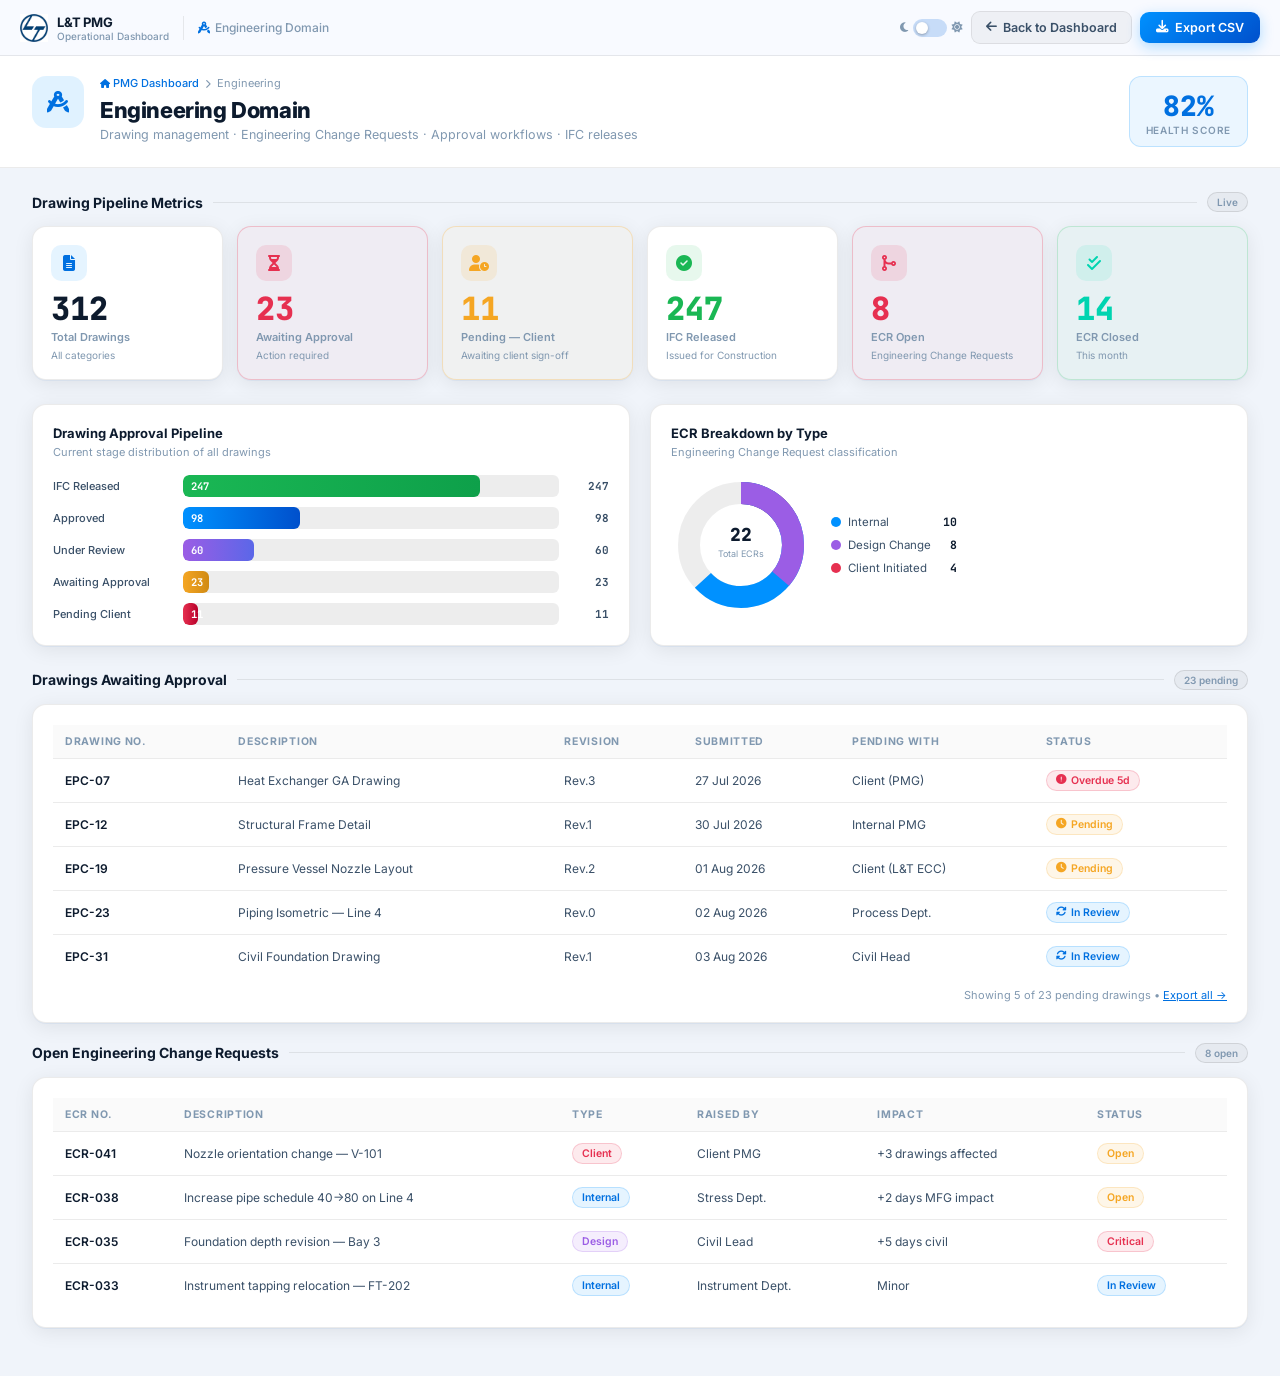
==== engineering.html @ ff382b24 "Major redesign: Resource Risk Heatmap, 6 full-page domain views (Engineering, Procurement, Manufactu" ====
<!DOCTYPE html>
<html lang="en" data-theme="light">
<head>
<meta charset="UTF-8"/>
<meta name="viewport" content="width=device-width,initial-scale=1.0"/>
<title>Engineering Domain | L&T PMG Dashboard</title>
<meta name="description" content="Engineering domain detail — drawings, approvals, ECR tracking."/>
<link href="https://fonts.googleapis.com/css2?family=Inter:wght@300;400;500;600;700;800;900&family=JetBrains+Mono:wght@400;500;600&display=swap" rel="stylesheet"/>
<link rel="stylesheet" href="https://cdnjs.cloudflare.com/ajax/libs/font-awesome/6.5.0/css/all.min.css"/>
<link rel="stylesheet" href="shared.css"/>
<style>
.topbar-logo-txt { display:flex;flex-direction:column; }
.domain-stat-hero { display:grid;grid-template-columns:1fr 1fr 1fr 1fr 1fr 1fr;gap:14px;margin-bottom:24px; }
@media(max-width:1100px){.domain-stat-hero{grid-template-columns:repeat(3,1fr);}}
@media(max-width:700px){.domain-stat-hero{grid-template-columns:repeat(2,1fr);}}
</style>
</head>
<body>

<!-- TOPBAR -->
<header class="topbar">
  <a class="topbar-logo" href="index.html">
    <img src="lt-logo.png" alt="L&T"/>
    <div class="topbar-logo-txt">
      <div class="topbar-title">L&T PMG</div>
      <div class="topbar-sub">Operational Dashboard</div>
    </div>
  </a>
  <div class="topbar-divider"></div>
  <div style="font-size:12px;color:var(--text-muted);font-weight:500;"><i class="fa-solid fa-drafting-compass" style="color:var(--blue);margin-right:5px"></i>Engineering Domain</div>
  <div class="topbar-actions">
    <div class="theme-toggle-wrap">
      <i class="fa-solid fa-moon theme-icon" id="themeIconMoon"></i>
      <div class="theme-toggle" id="themeToggle" onclick="toggleTheme()" role="button" aria-label="Toggle theme"></div>
      <i class="fa-solid fa-sun theme-icon" id="themeIconSun"></i>
    </div>
    <button class="btn btn-back" onclick="window.location.href='index.html'"><i class="fa-solid fa-arrow-left"></i> Back to Dashboard</button>
    <button class="btn btn-primary" onclick="exportDomainCSV()"><i class="fa-solid fa-download"></i> Export CSV</button>
  </div>
</header>

<!-- DOMAIN PAGE -->
<div class="domain-page">

  <!-- PAGE HEADER -->
  <div class="domain-page-hdr">
    <div class="domain-icon-big" style="background:rgba(0,145,255,.12);color:var(--blue);">
      <i class="fa-solid fa-drafting-compass"></i>
    </div>
    <div class="domain-page-hdr-left">
      <div class="domain-breadcrumb">
        <a href="index.html"><i class="fa-solid fa-house"></i> PMG Dashboard</a>
        <i class="fa-solid fa-chevron-right"></i>
        <span>Engineering</span>
      </div>
      <div class="domain-page-title">Engineering Domain</div>
      <div class="domain-page-sub">Drawing management &middot; Engineering Change Requests &middot; Approval workflows &middot; IFC releases</div>
    </div>
    <div class="domain-page-hdr-right">
      <div style="text-align:center;padding:10px 16px;background:rgba(0,145,255,.08);border:1px solid rgba(0,145,255,.2);border-radius:12px;">
        <div style="font-size:28px;font-weight:900;color:var(--blue);font-family:'JetBrains Mono',monospace;">82%</div>
        <div style="font-size:10px;font-weight:600;color:var(--text-muted);text-transform:uppercase;letter-spacing:.7px;">Health Score</div>
      </div>
    </div>
  </div>

  <!-- CONTENT -->
  <div class="domain-content">

    <!-- BUCKET METRICS -->
    <div class="sec-hdr"><h2 class="sec-title">Drawing Pipeline Metrics</h2><div class="sec-line"></div><div class="sec-tag">Live</div></div>
    <div class="domain-stat-hero">
      <div class="bucket-card">
        <div class="bc-icon" style="background:rgba(0,145,255,.1);color:var(--blue);"><i class="fa-solid fa-file-lines"></i></div>
        <div class="bc-val" style="color:var(--text-h);">312</div>
        <div class="bc-lbl">Total Drawings</div>
        <div class="bc-sub">All categories</div>
      </div>
      <div class="bucket-card alert-bucket">
        <div class="bc-icon" style="background:rgba(230,48,80,.12);color:var(--red);"><i class="fa-solid fa-hourglass-half"></i></div>
        <div class="bc-val" style="color:var(--red);">23</div>
        <div class="bc-lbl">Awaiting Approval</div>
        <div class="bc-sub">Action required</div>
      </div>
      <div class="bucket-card warn-bucket">
        <div class="bc-icon" style="background:rgba(245,166,35,.12);color:var(--yellow);"><i class="fa-solid fa-user-clock"></i></div>
        <div class="bc-val" style="color:var(--yellow);">11</div>
        <div class="bc-lbl">Pending — Client</div>
        <div class="bc-sub">Awaiting client sign-off</div>
      </div>
      <div class="bucket-card">
        <div class="bc-icon" style="background:rgba(26,183,84,.1);color:var(--green);"><i class="fa-solid fa-circle-check"></i></div>
        <div class="bc-val" style="color:var(--green);">247</div>
        <div class="bc-lbl">IFC Released</div>
        <div class="bc-sub">Issued for Construction</div>
      </div>
      <div class="bucket-card alert-bucket">
        <div class="bc-icon" style="background:rgba(230,48,80,.12);color:var(--red);"><i class="fa-solid fa-code-merge"></i></div>
        <div class="bc-val" style="color:var(--red);">8</div>
        <div class="bc-lbl">ECR Open</div>
        <div class="bc-sub">Engineering Change Requests</div>
      </div>
      <div class="bucket-card good-bucket">
        <div class="bc-icon" style="background:rgba(0,212,176,.1);color:var(--teal);"><i class="fa-solid fa-check-double"></i></div>
        <div class="bc-val" style="color:var(--teal);">14</div>
        <div class="bc-lbl">ECR Closed</div>
        <div class="bc-sub">This month</div>
      </div>
    </div>

    <!-- CHARTS ROW -->
    <div class="charts-row">
      <!-- Drawing Pipeline Bar Chart -->
      <div class="chart-card">
        <div class="chart-title">Drawing Approval Pipeline</div>
        <div class="chart-sub">Current stage distribution of all drawings</div>
        <div class="bar-chart">
          <div class="bar-row">
            <div class="bar-label bar-label-left">IFC Released</div>
            <div class="bar-track"><div class="bar-fill" style="width:79%;background:linear-gradient(90deg,#1ab754,#0ea04a)"><span class="bar-val">247</span></div></div>
            <div class="bar-val-out">247</div>
          </div>
          <div class="bar-row">
            <div class="bar-label bar-label-left">Approved</div>
            <div class="bar-track"><div class="bar-fill" style="width:31%;background:linear-gradient(90deg,#0091ff,#0050cc)"><span class="bar-val">98</span></div></div>
            <div class="bar-val-out">98</div>
          </div>
          <div class="bar-row">
            <div class="bar-label bar-label-left">Under Review</div>
            <div class="bar-track"><div class="bar-fill" style="width:19%;background:linear-gradient(90deg,#9b5de5,#5b67e8)"><span class="bar-val">60</span></div></div>
            <div class="bar-val-out">60</div>
          </div>
          <div class="bar-row">
            <div class="bar-label bar-label-left">Awaiting Approval</div>
            <div class="bar-track"><div class="bar-fill" style="width:7%;background:linear-gradient(90deg,#f5a623,#d08a14)"><span class="bar-val">23</span></div></div>
            <div class="bar-val-out">23</div>
          </div>
          <div class="bar-row">
            <div class="bar-label bar-label-left">Pending Client</div>
            <div class="bar-track"><div class="bar-fill" style="width:4%;background:linear-gradient(90deg,#e63050,#b8002a)"><span class="bar-val">11</span></div></div>
            <div class="bar-val-out">11</div>
          </div>
        </div>
      </div>

      <!-- ECR Donut -->
      <div class="chart-card">
        <div class="chart-title">ECR Breakdown by Type</div>
        <div class="chart-sub">Engineering Change Request classification</div>
        <div class="donut-wrap">
          <svg class="donut-svg" width="140" height="140" viewBox="0 0 140 140">
            <circle cx="70" cy="70" r="52" fill="none" stroke="var(--ring-track)" stroke-width="22"/>
            <!-- Client Initiated: 4/22 = 18% = 65.7° → dasharray=326.7, offset=326.7*(1-0.18)=267.9 -->
            <circle cx="70" cy="70" r="52" fill="none" stroke="#e63050" stroke-width="22" stroke-dasharray="326.7" stroke-dashoffset="267.9" transform="rotate(-90 70 70)"/>
            <!-- Internal: 10/22 = 45% = dashoffset=326.7*(1-0.18-0.45)=120.9 -->
            <circle cx="70" cy="70" r="52" fill="none" stroke="#0091ff" stroke-width="22" stroke-dasharray="326.7" stroke-dashoffset="120.9" transform="rotate(-90 70 70)"/>
            <!-- Design Change: 8/22 = 36% -->
            <circle cx="70" cy="70" r="52" fill="none" stroke="#9b5de5" stroke-width="22" stroke-dasharray="326.7" stroke-dashoffset="208.5" transform="rotate(-90 70 70)"/>
            <text x="70" y="66" text-anchor="middle" font-size="18" font-weight="800" fill="var(--text-h)" font-family="'JetBrains Mono',monospace">22</text>
            <text x="70" y="82" text-anchor="middle" font-size="9" fill="var(--text-muted)" font-family="Inter,sans-serif">Total ECRs</text>
          </svg>
          <div class="donut-legend">
            <div class="donut-leg-item"><div class="donut-leg-dot" style="background:#0091ff"></div><span class="donut-leg-lbl">Internal</span><span class="donut-leg-val">10</span></div>
            <div class="donut-leg-item"><div class="donut-leg-dot" style="background:#9b5de5"></div><span class="donut-leg-lbl">Design Change</span><span class="donut-leg-val">8</span></div>
            <div class="donut-leg-item"><div class="donut-leg-dot" style="background:#e63050"></div><span class="donut-leg-lbl">Client Initiated</span><span class="donut-leg-val">4</span></div>
          </div>
        </div>
      </div>
    </div>

    <!-- DRAWINGS AWAITING APPROVAL TABLE -->
    <div class="sec-hdr"><h2 class="sec-title">Drawings Awaiting Approval</h2><div class="sec-line"></div><div class="sec-tag">23 pending</div></div>
    <div class="chart-card" style="margin-bottom:20px;">
      <table class="domain-table">
        <thead>
          <tr><th>Drawing No.</th><th>Description</th><th>Revision</th><th>Submitted</th><th>Pending With</th><th>Status</th></tr>
        </thead>
        <tbody>
          <tr><td><strong>EPC-07</strong></td><td>Heat Exchanger GA Drawing</td><td>Rev.3</td><td>27 Jul 2026</td><td>Client (PMG)</td><td><span class="chip chip-r"><i class="fa-solid fa-circle-exclamation"></i> Overdue 5d</span></td></tr>
          <tr><td><strong>EPC-12</strong></td><td>Structural Frame Detail</td><td>Rev.1</td><td>30 Jul 2026</td><td>Internal PMG</td><td><span class="chip chip-y"><i class="fa-solid fa-clock"></i> Pending</span></td></tr>
          <tr><td><strong>EPC-19</strong></td><td>Pressure Vessel Nozzle Layout</td><td>Rev.2</td><td>01 Aug 2026</td><td>Client (L&T ECC)</td><td><span class="chip chip-y"><i class="fa-solid fa-clock"></i> Pending</span></td></tr>
          <tr><td><strong>EPC-23</strong></td><td>Piping Isometric — Line 4</td><td>Rev.0</td><td>02 Aug 2026</td><td>Process Dept.</td><td><span class="chip chip-b"><i class="fa-solid fa-rotate"></i> In Review</span></td></tr>
          <tr><td><strong>EPC-31</strong></td><td>Civil Foundation Drawing</td><td>Rev.1</td><td>03 Aug 2026</td><td>Civil Head</td><td><span class="chip chip-b"><i class="fa-solid fa-rotate"></i> In Review</span></td></tr>
        </tbody>
      </table>
      <div style="padding:10px 0 0;font-size:11px;color:var(--text-muted);text-align:right;">Showing 5 of 23 pending drawings &bull; <a href="#" style="color:var(--blue)" onclick="alert('Full list export triggered')">Export all →</a></div>
    </div>

    <!-- OPEN ECR TABLE -->
    <div class="sec-hdr"><h2 class="sec-title">Open Engineering Change Requests</h2><div class="sec-line"></div><div class="sec-tag">8 open</div></div>
    <div class="chart-card" style="margin-bottom:24px;">
      <table class="domain-table">
        <thead>
          <tr><th>ECR No.</th><th>Description</th><th>Type</th><th>Raised By</th><th>Impact</th><th>Status</th></tr>
        </thead>
        <tbody>
          <tr><td><strong>ECR-041</strong></td><td>Nozzle orientation change — V-101</td><td><span class="chip chip-r">Client</span></td><td>Client PMG</td><td>+3 drawings affected</td><td><span class="chip chip-y">Open</span></td></tr>
          <tr><td><strong>ECR-038</strong></td><td>Increase pipe schedule 40→80 on Line 4</td><td><span class="chip chip-b">Internal</span></td><td>Stress Dept.</td><td>+2 days MFG impact</td><td><span class="chip chip-y">Open</span></td></tr>
          <tr><td><strong>ECR-035</strong></td><td>Foundation depth revision — Bay 3</td><td><span class="chip chip-p">Design</span></td><td>Civil Lead</td><td>+5 days civil</td><td><span class="chip chip-r">Critical</span></td></tr>
          <tr><td><strong>ECR-033</strong></td><td>Instrument tapping relocation — FT-202</td><td><span class="chip chip-b">Internal</span></td><td>Instrument Dept.</td><td>Minor</td><td><span class="chip chip-b">In Review</span></td></tr>
        </tbody>
      </table>
    </div>

  </div>
</div>

<div id="toast-container"></div>

<script>
function toggleTheme(){var h=document.documentElement;var t=h.getAttribute('data-theme');h.setAttribute('data-theme',t==='dark'?'light':'dark');localStorage.setItem('lt-theme',h.getAttribute('data-theme'));}
(function(){var t=localStorage.getItem('lt-theme')||'light';document.documentElement.setAttribute('data-theme',t);})();
function exportDomainCSV(){
  var dateStr=new Date().toISOString().split('T')[0];
  var csv=[
    ['L&T ENGINEERING DOMAIN FULL REPORT'],
    ['Generated',new Date().toLocaleString()],
    ['Health Score','82%'],
    [],
    ['DRAWING METRICS'],
    ['Total Drawings','312'],
    ['Awaiting Approval','23'],
    ['Pending Client Sign-off','11'],
    ['IFC Released','247'],
    ['ECR Open','8'],
    ['ECR Closed (Month)','14'],
    [],
    ['DRAWINGS AWAITING APPROVAL'],
    ['Drawing No.','Description','Rev','Submitted','Pending With','Status'],
    ['EPC-07','Heat Exchanger GA Drawing','Rev.3','27 Jul 2026','Client (PMG)','Overdue 5d'],
    ['EPC-12','Structural Frame Detail','Rev.1','30 Jul 2026','Internal PMG','Pending'],
    ['EPC-19','Pressure Vessel Nozzle Layout','Rev.2','01 Aug 2026','Client (L&T ECC)','Pending'],
    ['EPC-23','Piping Isometric — Line 4','Rev.0','02 Aug 2026','Process Dept.','In Review'],
    ['EPC-31','Civil Foundation Drawing','Rev.1','03 Aug 2026','Civil Head','In Review'],
    [],
    ['OPEN ECR'],
    ['ECR No.','Description','Type','Raised By','Impact','Status'],
    ['ECR-041','Nozzle orientation change — V-101','Client','Client PMG','+3 drawings affected','Open'],
    ['ECR-038','Increase pipe schedule 40→80 on Line 4','Internal','Stress Dept.','+2 days MFG impact','Open'],
    ['ECR-035','Foundation depth revision — Bay 3','Design','Civil Lead','+5 days civil','Critical'],
    ['ECR-033','Instrument tapping relocation — FT-202','Internal','Instrument Dept.','Minor','In Review'],
  ];
  var str=csv.map(function(r){return r.map(function(c){return '"'+(c+'').replace(/"/g,'""')+'"';}).join(',');}).join('\n');
  var blob=new Blob([str],{type:'text/csv;charset=utf-8;'});
  var link=document.createElement('a');link.href=URL.createObjectURL(blob);link.download='L_and_T_Engineering_Full_Report_'+dateStr+'.csv';
  document.body.appendChild(link);link.click();document.body.removeChild(link);
  showToast('Engineering full report downloaded!','success');
}
function showToast(msg,type){var cols={success:'#1ab754',error:'#e63050',warn:'#f5a623',info:'#0091ff'};var t=document.createElement('div');t.className='toast';t.innerHTML='<span style="color:'+cols[type]+';font-size:14px">&#x'+{success:'f058',error:'f057',warn:'f071',info:'f05a'}[type]+';</span><span>'+msg+'</span>';var c=document.getElementById('toast-container');c.appendChild(t);setTimeout(function(){t.classList.add('fadeout');setTimeout(function(){if(t.parentNode)t.parentNode.removeChild(t);},320);},3200);}
</script>
</body>
</html>
---- shared.css ----
/* ═══════════ SHARED THEME — L&T PMG DASHBOARD ═══════════ */
@import url('https://fonts.googleapis.com/css2?family=Inter:wght@300;400;500;600;700;800;900&family=JetBrains+Mono:wght@400;500;600&display=swap');

/* THEME TOKENS */
:root { --transition-theme: background .35s ease,color .35s ease,border-color .35s ease,box-shadow .35s ease; }

[data-theme="dark"] {
  --bg-base:#050c1a; --bg-raised:#080f22; --bg-card:rgba(10,20,46,.88); --bg-card-solid:#0a1430;
  --bg-hover:rgba(0,180,255,.06); --bg-input:rgba(255,255,255,.05);
  --border-main:rgba(0,180,255,.16); --border-subtle:rgba(255,255,255,.06);
  --text-h:#f0f6ff; --text-p:#8da5c4; --text-muted:#4a6080;
  --shadow-card:0 8px 32px rgba(0,0,0,.45),0 1px 0 rgba(0,180,255,.1);
  --shadow-modal:0 24px 80px rgba(0,0,0,.7); --ring-track:rgba(255,255,255,.05);
  --badge-bg:rgba(255,255,255,.04); --badge-border:rgba(255,255,255,.08);
  --table-stripe:rgba(255,255,255,.02); --overlay:rgba(0,5,20,.75);
  --topbar-bg:rgba(4,10,24,.94); --sidebar-bg:rgba(4,10,24,.8);
}
[data-theme="light"] {
  --bg-base:#f0f4fa; --bg-raised:#e8eef8; --bg-card:rgba(255,255,255,.95); --bg-card-solid:#fff;
  --bg-hover:rgba(0,100,220,.05); --bg-input:rgba(0,0,0,.04);
  --border-main:rgba(0,100,220,.2); --border-subtle:rgba(0,0,0,.08);
  --text-h:#0d1b2e; --text-p:#3a5068; --text-muted:#8098b0;
  --shadow-card:0 4px 20px rgba(0,0,0,.08),0 1px 0 rgba(0,100,220,.06);
  --shadow-modal:0 24px 80px rgba(0,0,0,.18); --ring-track:rgba(0,0,0,.07);
  --badge-bg:rgba(0,0,0,.04); --badge-border:rgba(0,0,0,.1);
  --table-stripe:rgba(0,0,0,.02); --overlay:rgba(10,20,40,.5);
  --topbar-bg:rgba(248,250,255,.96); --sidebar-bg:rgba(228,235,250,.9);
}
:root {
  --blue:#0070e0; --cyan:#00c8f0; --teal:#00d4b0; --purple:#9b5de5;
  --orange:#f0812a; --red:#e63050; --green:#1ab754; --yellow:#f5a623; --indigo:#5b67e8;
  --radius:14px; --radius-sm:9px; --radius-xs:6px;
}

*,*::before,*::after{box-sizing:border-box;margin:0;padding:0;}
html{scroll-behavior:smooth;}
body{font-family:'Inter',sans-serif;background:var(--bg-base);color:var(--text-h);min-height:100vh;overflow-x:hidden;transition:var(--transition-theme);}

/* TOPBAR */
.topbar{position:fixed;top:0;left:0;right:0;height:56px;background:var(--topbar-bg);border-bottom:1px solid var(--border-subtle);display:flex;align-items:center;gap:14px;padding:0 20px;z-index:300;backdrop-filter:blur(12px);}
.topbar-logo{display:flex;align-items:center;gap:9px;text-decoration:none;}
.topbar-logo img{height:28px;}
.topbar-title{font-size:13px;font-weight:700;color:var(--text-h);letter-spacing:-.2px;}
.topbar-sub{font-size:10px;color:var(--text-muted);font-weight:500;}
.topbar-divider{width:1px;height:24px;background:var(--border-subtle);}
.topbar-actions{display:flex;align-items:center;gap:8px;margin-left:auto;}
.theme-toggle-wrap{display:flex;align-items:center;gap:5px;}
.theme-icon{font-size:11px;color:var(--text-muted);}
.theme-toggle{width:34px;height:18px;border-radius:9px;background:var(--border-main);cursor:pointer;position:relative;transition:background .3s;}
.theme-toggle::after{content:'';position:absolute;width:12px;height:12px;border-radius:50%;background:#fff;top:3px;left:3px;transition:left .3s,background .3s;box-shadow:0 1px 3px rgba(0,0,0,.3);}
[data-theme="dark"] .theme-toggle::after{left:19px;background:var(--cyan);}
.notif-btn{width:32px;height:32px;border-radius:8px;border:1px solid var(--border-subtle);background:var(--badge-bg);display:flex;align-items:center;justify-content:center;cursor:pointer;font-size:13px;color:var(--text-muted);position:relative;transition:all .2s;}
.notif-btn:hover{color:var(--text-h);background:var(--bg-hover);}
.notif-dot{position:absolute;top:7px;right:7px;width:6px;height:6px;border-radius:50%;background:var(--red);border:1.5px solid var(--topbar-bg);}
.user-chip{display:flex;align-items:center;gap:7px;padding:5px 10px;border-radius:20px;border:1px solid var(--border-subtle);cursor:pointer;transition:all .2s;background:var(--badge-bg);}
.user-chip:hover{background:var(--bg-hover);}
.user-av{width:22px;height:22px;border-radius:50%;background:linear-gradient(135deg,#0091ff,#9b5de5);display:flex;align-items:center;justify-content:center;font-size:9px;font-weight:800;color:#fff;}
.user-role{font-size:11px;font-weight:600;color:var(--text-p);}

/* DOMAIN PAGE LAYOUT */
.domain-page{margin-top:56px;min-height:calc(100vh - 56px);padding:0;}
.domain-page-hdr{background:var(--bg-card-solid);border-bottom:1px solid var(--border-subtle);padding:20px 32px;display:flex;align-items:flex-start;gap:16px;}
.domain-page-hdr-left{flex:1;}
.domain-breadcrumb{display:flex;align-items:center;gap:6px;font-size:11px;color:var(--text-muted);margin-bottom:7px;}
.domain-breadcrumb a{color:var(--blue);text-decoration:none;font-weight:500;}
.domain-breadcrumb a:hover{text-decoration:underline;}
.domain-breadcrumb i{font-size:9px;}
.domain-page-title{font-size:22px;font-weight:800;color:var(--text-h);letter-spacing:-.4px;margin-bottom:4px;}
.domain-page-sub{font-size:12.5px;color:var(--text-muted);}
.domain-page-hdr-right{display:flex;gap:8px;align-items:center;flex-shrink:0;}
.domain-icon-big{width:52px;height:52px;border-radius:14px;display:flex;align-items:center;justify-content:center;font-size:22px;flex-shrink:0;}
.domain-content{padding:24px 32px;max-width:1600px;margin:0 auto;}

/* BUCKET GRID */
.bucket-grid{display:grid;grid-template-columns:repeat(auto-fill,minmax(160px,1fr));gap:14px;margin-bottom:24px;}
.bucket-grid-4{grid-template-columns:repeat(4,1fr);}
.bucket-grid-3{grid-template-columns:repeat(3,1fr);}
.bucket-card{background:var(--bg-card-solid);border:1px solid var(--border-subtle);border-radius:var(--radius);padding:18px;transition:all .2s;cursor:default;box-shadow:var(--shadow-card);}
.bucket-card:hover{transform:translateY(-2px);box-shadow:0 8px 32px rgba(0,0,0,.12);}
.bucket-card.alert-bucket{border-color:rgba(230,48,80,.25);background:rgba(230,48,80,.04);}
.bucket-card.warn-bucket{border-color:rgba(245,166,35,.25);background:rgba(245,166,35,.04);}
.bucket-card.good-bucket{border-color:rgba(26,183,84,.2);background:rgba(26,183,84,.04);}
.bc-icon{width:36px;height:36px;border-radius:10px;display:flex;align-items:center;justify-content:center;font-size:16px;margin-bottom:12px;}
.bc-val{font-size:32px;font-weight:900;font-family:'JetBrains Mono',monospace;line-height:1;margin-bottom:5px;}
.bc-lbl{font-size:11px;font-weight:600;color:var(--text-muted);line-height:1.35;}
.bc-sub{font-size:10px;color:var(--text-muted);margin-top:4px;}

/* CHARTS SECTION */
.charts-row{display:grid;grid-template-columns:1fr 1fr;gap:20px;margin-bottom:24px;}
.charts-row-3{grid-template-columns:1fr 1fr 1fr;}
.chart-card{background:var(--bg-card-solid);border:1px solid var(--border-subtle);border-radius:var(--radius);padding:20px;box-shadow:var(--shadow-card);}
.chart-card-full{grid-column:1/-1;}
.chart-title{font-size:13px;font-weight:700;color:var(--text-h);margin-bottom:4px;}
.chart-sub{font-size:11px;color:var(--text-muted);margin-bottom:16px;}

/* CSS BAR CHART */
.bar-chart{display:flex;flex-direction:column;gap:10px;}
.bar-row{display:flex;align-items:center;gap:10px;}
.bar-label{font-size:11px;color:var(--text-p);font-weight:500;width:140px;flex-shrink:0;text-align:right;}
.bar-label-left{text-align:left;width:120px;}
.bar-track{flex:1;height:22px;background:var(--ring-track);border-radius:6px;overflow:hidden;position:relative;}
.bar-fill{height:100%;border-radius:6px;display:flex;align-items:center;padding-left:8px;transition:width 1s ease;}
.bar-val{font-size:10.5px;font-weight:700;font-family:'JetBrains Mono',monospace;color:#fff;white-space:nowrap;}
.bar-val-out{font-size:11px;font-weight:700;font-family:'JetBrains Mono',monospace;color:var(--text-p);width:40px;text-align:right;flex-shrink:0;}

/* SVG DONUT */
.donut-wrap{display:flex;align-items:center;gap:20px;}
.donut-svg{flex-shrink:0;}
.donut-legend{display:flex;flex-direction:column;gap:8px;}
.donut-leg-item{display:flex;align-items:center;gap:7px;font-size:11.5px;}
.donut-leg-dot{width:10px;height:10px;border-radius:50%;flex-shrink:0;}
.donut-leg-lbl{color:var(--text-p);}
.donut-leg-val{font-weight:700;font-family:'JetBrains Mono',monospace;color:var(--text-h);margin-left:auto;padding-left:12px;}

/* PROGRESS BAR */
.prog-wrap{margin-top:5px;}
.prog{height:8px;border-radius:4px;background:var(--ring-track);overflow:hidden;}
.prog-fill{height:100%;border-radius:4px;transition:width 1s ease;}
.prog-label{display:flex;justify-content:space-between;font-size:11px;margin-bottom:5px;}
.prog-name{color:var(--text-p);font-weight:500;}
.prog-pct{font-weight:700;font-family:'JetBrains Mono',monospace;}

/* TABLE */
.domain-table{width:100%;border-collapse:collapse;font-size:12px;}
.domain-table th{padding:10px 12px;text-align:left;font-size:10.5px;font-weight:700;color:var(--text-muted);text-transform:uppercase;letter-spacing:.7px;border-bottom:1px solid var(--border-subtle);background:var(--table-stripe);}
.domain-table td{padding:11px 12px;border-bottom:1px solid var(--border-subtle);color:var(--text-p);}
.domain-table tr:last-child td{border-bottom:none;}
.domain-table tr:hover td{background:var(--bg-hover);}
.domain-table td strong{color:var(--text-h);font-weight:600;}

/* STATUS CHIPS */
.chip{display:inline-flex;align-items:center;gap:4px;padding:3px 9px;border-radius:20px;font-size:10.5px;font-weight:600;}
.chip-r{background:rgba(230,48,80,.1);border:1px solid rgba(230,48,80,.2);color:var(--red);}
.chip-y{background:rgba(245,166,35,.1);border:1px solid rgba(245,166,35,.2);color:var(--yellow);}
.chip-g{background:rgba(26,183,84,.1);border:1px solid rgba(26,183,84,.2);color:var(--green);}
.chip-b{background:rgba(0,145,255,.1);border:1px solid rgba(0,145,255,.2);color:var(--blue);}
.chip-p{background:rgba(155,93,229,.1);border:1px solid rgba(155,93,229,.2);color:var(--purple);}

/* BUTTONS */
.btn{display:inline-flex;align-items:center;gap:6px;padding:8px 16px;border-radius:var(--radius-sm);font-size:12.5px;font-weight:600;cursor:pointer;border:none;font-family:'Inter',sans-serif;transition:all .2s;}
.btn-primary{background:linear-gradient(135deg,#0091ff,#0050cc);color:#fff;box-shadow:0 4px 14px rgba(0,145,255,.3);}
.btn-primary:hover{transform:translateY(-1px);box-shadow:0 6px 20px rgba(0,145,255,.4);}
.btn-outline{background:transparent;border:1px solid var(--border-main);color:var(--text-p);}
.btn-outline:hover{background:var(--bg-hover);color:var(--text-h);}
.btn-ghost{background:transparent;color:var(--text-muted);border:none;}
.btn-ghost:hover{color:var(--text-h);background:var(--badge-bg);}
.btn-back{background:var(--badge-bg);border:1px solid var(--border-subtle);color:var(--text-p);padding:8px 14px;}
.btn-back:hover{background:var(--bg-hover);color:var(--text-h);}

/* SECTION HEADERS */
.sec-hdr{display:flex;align-items:center;gap:10px;margin-bottom:14px;}
.sec-title{font-size:14px;font-weight:700;color:var(--text-h);white-space:nowrap;}
.sec-line{flex:1;height:1px;background:var(--border-subtle);}
.sec-tag{font-size:10px;font-weight:600;padding:3px 9px;border-radius:20px;background:var(--badge-bg);border:1px solid var(--badge-border);color:var(--text-muted);white-space:nowrap;}

/* TOAST */
#toast-container{position:fixed;bottom:24px;right:24px;z-index:600;display:flex;flex-direction:column;gap:8px;}
.toast{display:flex;align-items:center;gap:10px;padding:12px 16px;border-radius:var(--radius-sm);background:var(--bg-card-solid);border:1px solid var(--border-main);box-shadow:var(--shadow-modal);font-size:12.5px;color:var(--text-h);min-width:280px;max-width:360px;animation:toastIn .3s ease;}
@keyframes toastIn{from{opacity:0;transform:translateX(30px)}to{opacity:1;transform:translateX(0)}}
.toast.fadeout{animation:toastOut .3s ease forwards;}
@keyframes toastOut{to{opacity:0;transform:translateX(30px)}}

/* LIST ITEMS */
.item-list{display:flex;flex-direction:column;gap:8px;}
.item-row{display:flex;align-items:center;justify-content:space-between;padding:10px 12px;background:var(--table-stripe);border:1px solid var(--border-subtle);border-radius:var(--radius-sm);font-size:12px;transition:all .2s;}
.item-row:hover{background:var(--bg-hover);}
.item-row-left{display:flex;flex-direction:column;gap:2px;}
.item-name{font-weight:600;color:var(--text-h);}
.item-sub{font-size:10.5px;color:var(--text-muted);}
.item-row-right{display:flex;align-items:center;gap:8px;}

/* RESPONSIVE */
@media(max-width:900px){
  .bucket-grid{grid-template-columns:repeat(2,1fr);}
  .charts-row{grid-template-columns:1fr;}
  .domain-content{padding:16px;}
  .domain-page-hdr{padding:16px;}
}
@media(max-width:600px){
  .bucket-grid{grid-template-columns:1fr 1fr;}
}

/* HEATMAP (used in index.html) */
.heatmap-table{width:100%;border-collapse:separate;border-spacing:4px;}
.heatmap-table th{font-size:10px;font-weight:700;color:var(--text-muted);text-transform:uppercase;letter-spacing:.7px;padding:6px 8px;text-align:center;}
.heatmap-table th.row-header{text-align:left;width:150px;}
.hm-cell{padding:10px 8px;border-radius:8px;text-align:center;cursor:pointer;transition:all .2s;position:relative;}
.hm-cell:hover{transform:scale(1.06);z-index:5;}
.hm-cell .hm-score{font-size:14px;font-weight:800;font-family:'JetBrains Mono',monospace;display:block;margin-bottom:2px;}
.hm-cell .hm-lbl{font-size:9px;font-weight:600;text-transform:uppercase;letter-spacing:.5px;opacity:.8;}
.hm-low{background:rgba(26,183,84,.15);color:#1ab754;border:1px solid rgba(26,183,84,.2);}
.hm-med{background:rgba(245,166,35,.15);color:#d4910e;border:1px solid rgba(245,166,35,.2);}
.hm-high{background:rgba(240,129,42,.18);color:#c05e10;border:1px solid rgba(240,129,42,.25);}
.hm-crit{background:rgba(230,48,80,.18);color:#e63050;border:1px solid rgba(230,48,80,.25);}
.hm-row-label{font-size:12px;font-weight:600;color:var(--text-p);padding:8px 8px;white-space:nowrap;}
.hm-legend{display:flex;gap:16px;align-items:center;margin-top:10px;flex-wrap:wrap;}
.hm-leg-item{display:flex;align-items:center;gap:5px;font-size:11px;color:var(--text-muted);}
.hm-leg-dot{width:10px;height:10px;border-radius:3px;}
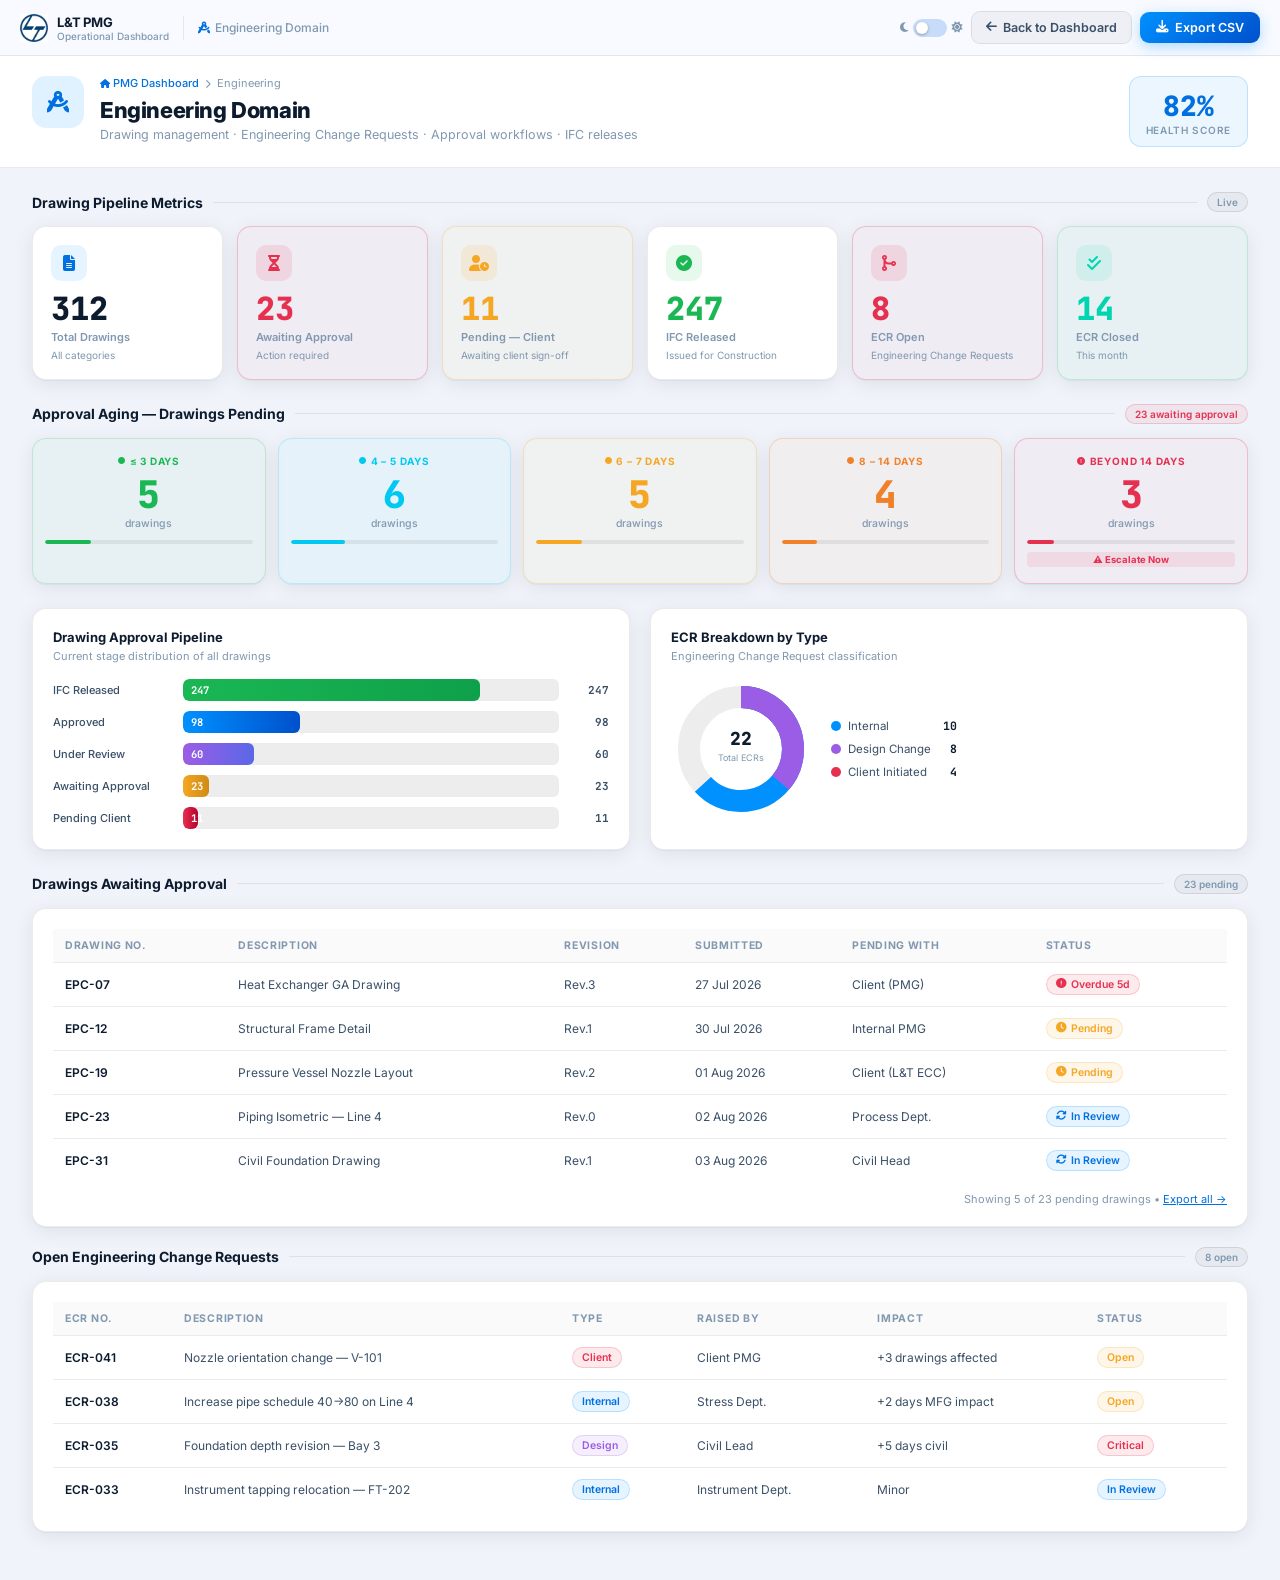
==== commit 4b091ddd: "Engineering: Add approval aging buckets (≤3d, 4-5d, 6-7d, 8-14d, >14d)" ====
--- a/engineering.html
+++ b/engineering.html
@@ -105,6 +105,47 @@
         <div class="bc-val" style="color:var(--teal);">14</div>
         <div class="bc-lbl">ECR Closed</div>
         <div class="bc-sub">This month</div>
+      </div>
+    </div>
+
+    <!-- APPROVAL AGING BUCKETS -->
+    <div class="sec-hdr" style="margin-top:4px;"><h2 class="sec-title">Approval Aging — Drawings Pending</h2><div class="sec-line"></div><div class="sec-tag" style="background:rgba(230,48,80,.08);color:var(--red);border-color:rgba(230,48,80,.2);">23 awaiting approval</div></div>
+    <div style="display:grid;grid-template-columns:repeat(5,1fr);gap:12px;margin-bottom:24px;">
+      <!-- ≤3 days -->
+      <div class="bucket-card good-bucket" style="text-align:center;padding:16px 12px;">
+        <div style="font-size:10px;font-weight:700;color:var(--green);text-transform:uppercase;letter-spacing:.8px;margin-bottom:8px;display:flex;align-items:center;justify-content:center;gap:4px;"><i class="fa-solid fa-circle" style="font-size:7px"></i> ≤ 3 Days</div>
+        <div style="font-size:38px;font-weight:900;font-family:'JetBrains Mono',monospace;color:var(--green);line-height:1;">5</div>
+        <div style="font-size:10.5px;color:var(--text-muted);margin-top:4px;font-weight:500;">drawings</div>
+        <div style="margin-top:10px;height:4px;border-radius:4px;background:var(--ring-track);overflow:hidden;"><div style="height:100%;width:22%;background:var(--green);border-radius:4px;"></div></div>
+      </div>
+      <!-- ≤5 days -->
+      <div class="bucket-card" style="text-align:center;padding:16px 12px;border-color:rgba(0,200,240,.2);background:rgba(0,200,240,.04);">
+        <div style="font-size:10px;font-weight:700;color:var(--cyan);text-transform:uppercase;letter-spacing:.8px;margin-bottom:8px;display:flex;align-items:center;justify-content:center;gap:4px;"><i class="fa-solid fa-circle" style="font-size:7px"></i> 4 – 5 Days</div>
+        <div style="font-size:38px;font-weight:900;font-family:'JetBrains Mono',monospace;color:var(--cyan);line-height:1;">6</div>
+        <div style="font-size:10.5px;color:var(--text-muted);margin-top:4px;font-weight:500;">drawings</div>
+        <div style="margin-top:10px;height:4px;border-radius:4px;background:var(--ring-track);overflow:hidden;"><div style="height:100%;width:26%;background:var(--cyan);border-radius:4px;"></div></div>
+      </div>
+      <!-- ≤7 days -->
+      <div class="bucket-card warn-bucket" style="text-align:center;padding:16px 12px;">
+        <div style="font-size:10px;font-weight:700;color:var(--yellow);text-transform:uppercase;letter-spacing:.8px;margin-bottom:8px;display:flex;align-items:center;justify-content:center;gap:4px;"><i class="fa-solid fa-circle" style="font-size:7px"></i> 6 – 7 Days</div>
+        <div style="font-size:38px;font-weight:900;font-family:'JetBrains Mono',monospace;color:var(--yellow);line-height:1;">5</div>
+        <div style="font-size:10.5px;color:var(--text-muted);margin-top:4px;font-weight:500;">drawings</div>
+        <div style="margin-top:10px;height:4px;border-radius:4px;background:var(--ring-track);overflow:hidden;"><div style="height:100%;width:22%;background:var(--yellow);border-radius:4px;"></div></div>
+      </div>
+      <!-- ≤14 days -->
+      <div class="bucket-card" style="text-align:center;padding:16px 12px;border-color:rgba(240,129,42,.25);background:rgba(240,129,42,.05);">
+        <div style="font-size:10px;font-weight:700;color:var(--orange);text-transform:uppercase;letter-spacing:.8px;margin-bottom:8px;display:flex;align-items:center;justify-content:center;gap:4px;"><i class="fa-solid fa-circle" style="font-size:7px"></i> 8 – 14 Days</div>
+        <div style="font-size:38px;font-weight:900;font-family:'JetBrains Mono',monospace;color:var(--orange);line-height:1;">4</div>
+        <div style="font-size:10.5px;color:var(--text-muted);margin-top:4px;font-weight:500;">drawings</div>
+        <div style="margin-top:10px;height:4px;border-radius:4px;background:var(--ring-track);overflow:hidden;"><div style="height:100%;width:17%;background:var(--orange);border-radius:4px;"></div></div>
+      </div>
+      <!-- >14 days -->
+      <div class="bucket-card alert-bucket" style="text-align:center;padding:16px 12px;">
+        <div style="font-size:10px;font-weight:700;color:var(--red);text-transform:uppercase;letter-spacing:.8px;margin-bottom:8px;display:flex;align-items:center;justify-content:center;gap:4px;"><i class="fa-solid fa-circle-exclamation" style="font-size:8px"></i> Beyond 14 Days</div>
+        <div style="font-size:38px;font-weight:900;font-family:'JetBrains Mono',monospace;color:var(--red);line-height:1;">3</div>
+        <div style="font-size:10.5px;color:var(--text-muted);margin-top:4px;font-weight:500;">drawings</div>
+        <div style="margin-top:10px;height:4px;border-radius:4px;background:var(--ring-track);overflow:hidden;"><div style="height:100%;width:13%;background:var(--red);border-radius:4px;"></div></div>
+        <div style="margin-top:8px;font-size:9.5px;font-weight:700;color:var(--red);background:rgba(230,48,80,.1);border-radius:4px;padding:2px 6px;">⚠ Escalate Now</div>
       </div>
     </div>
 
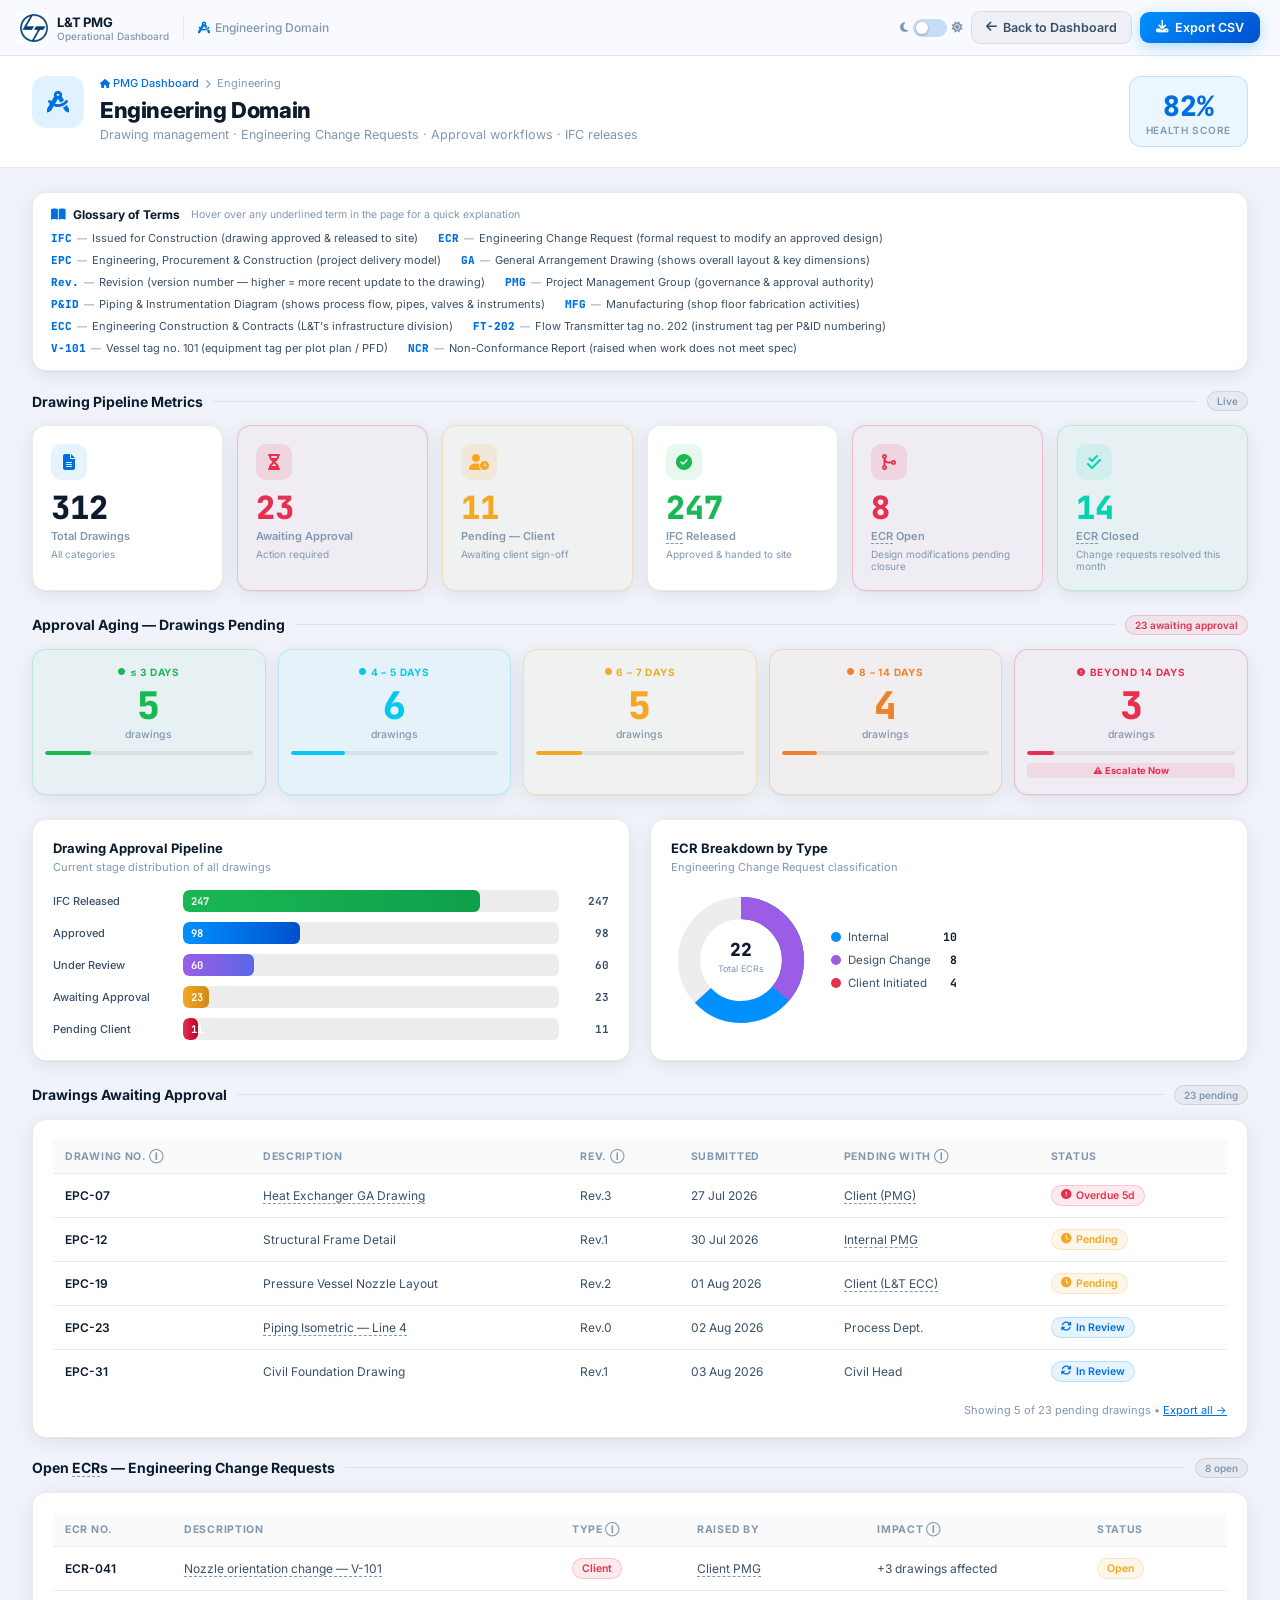
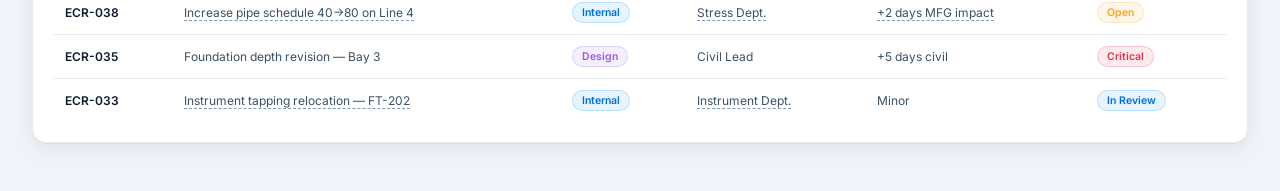
==== commit ceb76c3c: "All domain pages: Add glossary of terms + hover tooltips on abbreviations across Engineering, Procur" ====
--- a/engineering.html
+++ b/engineering.html
@@ -13,6 +13,19 @@
 .domain-stat-hero { display:grid;grid-template-columns:1fr 1fr 1fr 1fr 1fr 1fr;gap:14px;margin-bottom:24px; }
 @media(max-width:1100px){.domain-stat-hero{grid-template-columns:repeat(3,1fr);}}
 @media(max-width:700px){.domain-stat-hero{grid-template-columns:repeat(2,1fr);}}
+
+/* TOOLTIP */
+.has-tip { position:relative; cursor:help; border-bottom:1px dashed var(--text-muted); }
+.has-tip::after { content:attr(data-tip); position:absolute; bottom:calc(100% + 6px); left:50%; transform:translateX(-50%); background:var(--bg-card-solid); border:1px solid var(--border-main); padding:5px 10px; border-radius:7px; font-size:11px; color:var(--text-h); white-space:nowrap; opacity:0; pointer-events:none; transition:opacity .2s; z-index:100; box-shadow:0 4px 16px rgba(0,0,0,.15); font-weight:500; font-style:normal; }
+.has-tip:hover::after { opacity:1; }
+
+/* GLOSSARY CARD */
+.glossary-card { background:var(--bg-card-solid); border:1px solid var(--border-subtle); border-radius:var(--radius); padding:14px 18px; margin-bottom:20px; box-shadow:var(--shadow-card); }
+.glossary-grid { display:flex; flex-wrap:wrap; gap:6px 20px; margin-top:8px; }
+.gterm { display:flex; align-items:baseline; gap:5px; font-size:11.5px; }
+.gterm-abbr { font-weight:800; color:var(--blue); font-family:'JetBrains Mono',monospace; font-size:11px; }
+.gterm-sep { color:var(--text-muted); font-size:10px; }
+.gterm-def { color:var(--text-p); }
 </style>
 </head>
 <body>
@@ -67,6 +80,29 @@
   <!-- CONTENT -->
   <div class="domain-content">
 
+    <!-- GLOSSARY OF TERMS -->
+    <div class="glossary-card">
+      <div style="display:flex;align-items:center;gap:7px;">
+        <i class="fa-solid fa-book-open" style="color:var(--blue);font-size:13px"></i>
+        <span style="font-size:12px;font-weight:700;color:var(--text-h);">Glossary of Terms</span>
+        <span style="font-size:10.5px;color:var(--text-muted);margin-left:4px;">Hover over any underlined term in the page for a quick explanation</span>
+      </div>
+      <div class="glossary-grid">
+        <div class="gterm"><span class="gterm-abbr">IFC</span><span class="gterm-sep">—</span><span class="gterm-def">Issued for Construction (drawing approved &amp; released to site)</span></div>
+        <div class="gterm"><span class="gterm-abbr">ECR</span><span class="gterm-sep">—</span><span class="gterm-def">Engineering Change Request (formal request to modify an approved design)</span></div>
+        <div class="gterm"><span class="gterm-abbr">EPC</span><span class="gterm-sep">—</span><span class="gterm-def">Engineering, Procurement &amp; Construction (project delivery model)</span></div>
+        <div class="gterm"><span class="gterm-abbr">GA</span><span class="gterm-sep">—</span><span class="gterm-def">General Arrangement Drawing (shows overall layout &amp; key dimensions)</span></div>
+        <div class="gterm"><span class="gterm-abbr">Rev.</span><span class="gterm-sep">—</span><span class="gterm-def">Revision (version number — higher = more recent update to the drawing)</span></div>
+        <div class="gterm"><span class="gterm-abbr">PMG</span><span class="gterm-sep">—</span><span class="gterm-def">Project Management Group (governance &amp; approval authority)</span></div>
+        <div class="gterm"><span class="gterm-abbr">P&amp;ID</span><span class="gterm-sep">—</span><span class="gterm-def">Piping &amp; Instrumentation Diagram (shows process flow, pipes, valves &amp; instruments)</span></div>
+        <div class="gterm"><span class="gterm-abbr">MFG</span><span class="gterm-sep">—</span><span class="gterm-def">Manufacturing (shop floor fabrication activities)</span></div>
+        <div class="gterm"><span class="gterm-abbr">ECC</span><span class="gterm-sep">—</span><span class="gterm-def">Engineering Construction &amp; Contracts (L&amp;T's infrastructure division)</span></div>
+        <div class="gterm"><span class="gterm-abbr">FT-202</span><span class="gterm-sep">—</span><span class="gterm-def">Flow Transmitter tag no. 202 (instrument tag per P&amp;ID numbering)</span></div>
+        <div class="gterm"><span class="gterm-abbr">V-101</span><span class="gterm-sep">—</span><span class="gterm-def">Vessel tag no. 101 (equipment tag per plot plan / PFD)</span></div>
+        <div class="gterm"><span class="gterm-abbr">NCR</span><span class="gterm-sep">—</span><span class="gterm-def">Non-Conformance Report (raised when work does not meet spec)</span></div>
+      </div>
+    </div>
+
     <!-- BUCKET METRICS -->
     <div class="sec-hdr"><h2 class="sec-title">Drawing Pipeline Metrics</h2><div class="sec-line"></div><div class="sec-tag">Live</div></div>
     <div class="domain-stat-hero">
@@ -91,20 +127,20 @@
       <div class="bucket-card">
         <div class="bc-icon" style="background:rgba(26,183,84,.1);color:var(--green);"><i class="fa-solid fa-circle-check"></i></div>
         <div class="bc-val" style="color:var(--green);">247</div>
-        <div class="bc-lbl">IFC Released</div>
-        <div class="bc-sub">Issued for Construction</div>
+        <div class="bc-lbl"><span class="has-tip" data-tip="Issued for Construction — drawing approved &amp; released for site use">IFC</span> Released</div>
+        <div class="bc-sub">Approved &amp; handed to site</div>
       </div>
       <div class="bucket-card alert-bucket">
         <div class="bc-icon" style="background:rgba(230,48,80,.12);color:var(--red);"><i class="fa-solid fa-code-merge"></i></div>
         <div class="bc-val" style="color:var(--red);">8</div>
-        <div class="bc-lbl">ECR Open</div>
-        <div class="bc-sub">Engineering Change Requests</div>
+        <div class="bc-lbl"><span class="has-tip" data-tip="Engineering Change Request — formal request to modify an approved design">ECR</span> Open</div>
+        <div class="bc-sub">Design modifications pending closure</div>
       </div>
       <div class="bucket-card good-bucket">
         <div class="bc-icon" style="background:rgba(0,212,176,.1);color:var(--teal);"><i class="fa-solid fa-check-double"></i></div>
         <div class="bc-val" style="color:var(--teal);">14</div>
-        <div class="bc-lbl">ECR Closed</div>
-        <div class="bc-sub">This month</div>
+        <div class="bc-lbl"><span class="has-tip" data-tip="Engineering Change Request — closed means design updated &amp; re-approved">ECR</span> Closed</div>
+        <div class="bc-sub">Change requests resolved this month</div>
       </div>
     </div>
 
@@ -214,31 +250,108 @@
     <div class="chart-card" style="margin-bottom:20px;">
       <table class="domain-table">
         <thead>
-          <tr><th>Drawing No.</th><th>Description</th><th>Revision</th><th>Submitted</th><th>Pending With</th><th>Status</th></tr>
+          <tr>
+            <th title="Drawing reference number (EPC = Engineering, Procurement &amp; Construction package)">Drawing No. ⓘ</th>
+            <th>Description</th>
+            <th title="Revision — version of the drawing (Rev.0 = first issue, higher = updated)">Rev. ⓘ</th>
+            <th>Submitted</th>
+            <th title="The person or team currently holding the drawing for review/sign-off">Pending With ⓘ</th>
+            <th>Status</th>
+          </tr>
         </thead>
         <tbody>
-          <tr><td><strong>EPC-07</strong></td><td>Heat Exchanger GA Drawing</td><td>Rev.3</td><td>27 Jul 2026</td><td>Client (PMG)</td><td><span class="chip chip-r"><i class="fa-solid fa-circle-exclamation"></i> Overdue 5d</span></td></tr>
-          <tr><td><strong>EPC-12</strong></td><td>Structural Frame Detail</td><td>Rev.1</td><td>30 Jul 2026</td><td>Internal PMG</td><td><span class="chip chip-y"><i class="fa-solid fa-clock"></i> Pending</span></td></tr>
-          <tr><td><strong>EPC-19</strong></td><td>Pressure Vessel Nozzle Layout</td><td>Rev.2</td><td>01 Aug 2026</td><td>Client (L&T ECC)</td><td><span class="chip chip-y"><i class="fa-solid fa-clock"></i> Pending</span></td></tr>
-          <tr><td><strong>EPC-23</strong></td><td>Piping Isometric — Line 4</td><td>Rev.0</td><td>02 Aug 2026</td><td>Process Dept.</td><td><span class="chip chip-b"><i class="fa-solid fa-rotate"></i> In Review</span></td></tr>
-          <tr><td><strong>EPC-31</strong></td><td>Civil Foundation Drawing</td><td>Rev.1</td><td>03 Aug 2026</td><td>Civil Head</td><td><span class="chip chip-b"><i class="fa-solid fa-rotate"></i> In Review</span></td></tr>
+          <tr>
+            <td><strong title="EPC-07: Heat Exchanger drawing package, item 07">EPC-07</strong></td>
+            <td><span class="has-tip" data-tip="GA = General Arrangement Drawing — shows overall layout and key dimensions of the heat exchanger">Heat Exchanger GA Drawing</span></td>
+            <td title="Third revision — two earlier versions were reviewed and revised">Rev.3</td>
+            <td>27 Jul 2026</td>
+            <td><span class="has-tip" data-tip="PMG = Project Management Group — the client-side governance authority responsible for approval">Client (PMG)</span></td>
+            <td><span class="chip chip-r"><i class="fa-solid fa-circle-exclamation"></i> Overdue 5d</span></td>
+          </tr>
+          <tr>
+            <td><strong title="EPC-12: Structural drawing package, item 12">EPC-12</strong></td>
+            <td>Structural Frame Detail</td>
+            <td title="First revision — initial issue submitted for approval">Rev.1</td>
+            <td>30 Jul 2026</td>
+            <td><span class="has-tip" data-tip="PMG internal team — being reviewed within the project management group before external sign-off">Internal PMG</span></td>
+            <td><span class="chip chip-y"><i class="fa-solid fa-clock"></i> Pending</span></td>
+          </tr>
+          <tr>
+            <td><strong title="EPC-19: Pressure vessel drawing package, item 19">EPC-19</strong></td>
+            <td>Pressure Vessel Nozzle Layout</td>
+            <td title="Second revision">Rev.2</td>
+            <td>01 Aug 2026</td>
+            <td><span class="has-tip" data-tip="L&amp;T ECC = L&amp;T Engineering, Construction &amp; Contracts division — the client entity for this package">Client (L&amp;T ECC)</span></td>
+            <td><span class="chip chip-y"><i class="fa-solid fa-clock"></i> Pending</span></td>
+          </tr>
+          <tr>
+            <td><strong title="EPC-23: Piping drawing package, item 23">EPC-23</strong></td>
+            <td><span class="has-tip" data-tip="Piping Isometric = 3D pipe routing diagram showing bends, fittings and weld joints for a specific line number">Piping Isometric — Line 4</span></td>
+            <td title="First issue — no revisions yet">Rev.0</td>
+            <td>02 Aug 2026</td>
+            <td>Process Dept.</td>
+            <td><span class="chip chip-b"><i class="fa-solid fa-rotate"></i> In Review</span></td>
+          </tr>
+          <tr>
+            <td><strong title="EPC-31: Civil drawing package, item 31">EPC-31</strong></td>
+            <td>Civil Foundation Drawing</td>
+            <td title="First revision">Rev.1</td>
+            <td>03 Aug 2026</td>
+            <td>Civil Head</td>
+            <td><span class="chip chip-b"><i class="fa-solid fa-rotate"></i> In Review</span></td>
+          </tr>
         </tbody>
       </table>
       <div style="padding:10px 0 0;font-size:11px;color:var(--text-muted);text-align:right;">Showing 5 of 23 pending drawings &bull; <a href="#" style="color:var(--blue)" onclick="alert('Full list export triggered')">Export all →</a></div>
     </div>
 
     <!-- OPEN ECR TABLE -->
-    <div class="sec-hdr"><h2 class="sec-title">Open Engineering Change Requests</h2><div class="sec-line"></div><div class="sec-tag">8 open</div></div>
+    <div class="sec-hdr"><h2 class="sec-title">Open <span class="has-tip" data-tip="ECR = Engineering Change Request — a formal document to revise an already-approved design">ECR</span>s — Engineering Change Requests</h2><div class="sec-line"></div><div class="sec-tag">8 open</div></div>
     <div class="chart-card" style="margin-bottom:24px;">
       <table class="domain-table">
         <thead>
-          <tr><th>ECR No.</th><th>Description</th><th>Type</th><th>Raised By</th><th>Impact</th><th>Status</th></tr>
+          <tr>
+            <th title="ECR serial number">ECR No.</th>
+            <th>Description</th>
+            <th title="Client = requested by client. Internal = raised by engineering team. Design = triggered by a design finding.">Type ⓘ</th>
+            <th>Raised By</th>
+            <th title="Impact on other drawings, schedule or downstream activities">Impact ⓘ</th>
+            <th>Status</th>
+          </tr>
         </thead>
         <tbody>
-          <tr><td><strong>ECR-041</strong></td><td>Nozzle orientation change — V-101</td><td><span class="chip chip-r">Client</span></td><td>Client PMG</td><td>+3 drawings affected</td><td><span class="chip chip-y">Open</span></td></tr>
-          <tr><td><strong>ECR-038</strong></td><td>Increase pipe schedule 40→80 on Line 4</td><td><span class="chip chip-b">Internal</span></td><td>Stress Dept.</td><td>+2 days MFG impact</td><td><span class="chip chip-y">Open</span></td></tr>
-          <tr><td><strong>ECR-035</strong></td><td>Foundation depth revision — Bay 3</td><td><span class="chip chip-p">Design</span></td><td>Civil Lead</td><td>+5 days civil</td><td><span class="chip chip-r">Critical</span></td></tr>
-          <tr><td><strong>ECR-033</strong></td><td>Instrument tapping relocation — FT-202</td><td><span class="chip chip-b">Internal</span></td><td>Instrument Dept.</td><td>Minor</td><td><span class="chip chip-b">In Review</span></td></tr>
+          <tr>
+            <td><strong>ECR-041</strong></td>
+            <td><span class="has-tip" data-tip="V-101 = Vessel tag number 101 per equipment list. Nozzle = pipe connection point on the vessel.">Nozzle orientation change — V-101</span></td>
+            <td><span class="chip chip-r" title="Client-initiated: the client has requested this design change">Client</span></td>
+            <td><span class="has-tip" data-tip="PMG = Project Management Group — client's governance team">Client PMG</span></td>
+            <td>+3 drawings affected</td>
+            <td><span class="chip chip-y">Open</span></td>
+          </tr>
+          <tr>
+            <td><strong>ECR-038</strong></td>
+            <td><span class="has-tip" data-tip="Pipe schedule = wall thickness standard (Sch 40 is thinner; Sch 80 is heavier-duty, required for higher pressure)">Increase pipe schedule 40→80 on Line 4</span></td>
+            <td><span class="chip chip-b" title="Internal: raised by the engineering team based on stress analysis findings">Internal</span></td>
+            <td><span class="has-tip" data-tip="Stress Dept. = Piping stress analysis team — validates pipe flexibility and load distribution">Stress Dept.</span></td>
+            <td><span class="has-tip" data-tip="MFG = Manufacturing — heavier pipe means different procurement &amp; shop fabrication time">+2 days MFG impact</span></td>
+            <td><span class="chip chip-y">Open</span></td>
+          </tr>
+          <tr>
+            <td><strong>ECR-035</strong></td>
+            <td>Foundation depth revision — Bay 3</td>
+            <td><span class="chip chip-p" title="Design-triggered: a finding during detailed design required this change">Design</span></td>
+            <td>Civil Lead</td>
+            <td>+5 days civil</td>
+            <td><span class="chip chip-r">Critical</span></td>
+          </tr>
+          <tr>
+            <td><strong>ECR-033</strong></td>
+            <td><span class="has-tip" data-tip="FT-202 = Flow Transmitter tag no. 202 (per P&amp;ID). Tapping = the physical connection point on the pipe where the instrument is mounted.">Instrument tapping relocation — FT-202</span></td>
+            <td><span class="chip chip-b" title="Internal: raised by instrumentation team">Internal</span></td>
+            <td><span class="has-tip" data-tip="Instrument Dept. = the instrumentation &amp; control engineering team">Instrument Dept.</span></td>
+            <td>Minor</td>
+            <td><span class="chip chip-b">In Review</span></td>
+          </tr>
         </tbody>
       </table>
     </div>
--- a/shared.css
+++ b/shared.css
@@ -3,6 +3,24 @@
 
 /* THEME TOKENS */
 :root { --transition-theme: background .35s ease,color .35s ease,border-color .35s ease,box-shadow .35s ease; }
+
+/* TOOLTIP — works on any element with data-tip or title */
+.has-tip { position:relative; cursor:help; border-bottom:1px dashed var(--text-muted); display:inline; }
+.has-tip::after { content:attr(data-tip); position:absolute; bottom:calc(100% + 7px); left:50%; transform:translateX(-50%); background:var(--bg-card-solid); border:1px solid var(--border-main); padding:6px 11px; border-radius:8px; font-size:11px; color:var(--text-h); white-space:nowrap; max-width:320px; white-space:normal; opacity:0; pointer-events:none; transition:opacity .2s; z-index:200; box-shadow:0 6px 20px rgba(0,0,0,.18); font-weight:500; line-height:1.4; }
+.has-tip:hover::after { opacity:1; }
+
+/* GLOSSARY CARD */
+.glossary-card { background:var(--bg-card-solid); border:1px solid var(--border-subtle); border-left:3px solid var(--blue); border-radius:var(--radius); padding:14px 18px; margin-bottom:22px; box-shadow:var(--shadow-card); }
+.glossary-hdr { display:flex; align-items:center; gap:8px; margin-bottom:10px; }
+.glossary-hdr-icon { font-size:13px; color:var(--blue); }
+.glossary-hdr-title { font-size:12px; font-weight:700; color:var(--text-h); }
+.glossary-hdr-hint { font-size:10.5px; color:var(--text-muted); margin-left:4px; }
+.glossary-grid { display:flex; flex-wrap:wrap; gap:5px 22px; }
+.gterm { display:flex; align-items:baseline; gap:5px; font-size:11.5px; padding:1px 0; }
+.gterm-abbr { font-weight:800; color:var(--blue); font-family:'JetBrains Mono',monospace; font-size:10.5px; white-space:nowrap; }
+.gterm-sep { color:var(--text-muted); font-size:10px; }
+.gterm-def { color:var(--text-p); font-size:11px; }
+
 
 [data-theme="dark"] {
   --bg-base:#050c1a; --bg-raised:#080f22; --bg-card:rgba(10,20,46,.88); --bg-card-solid:#0a1430;
